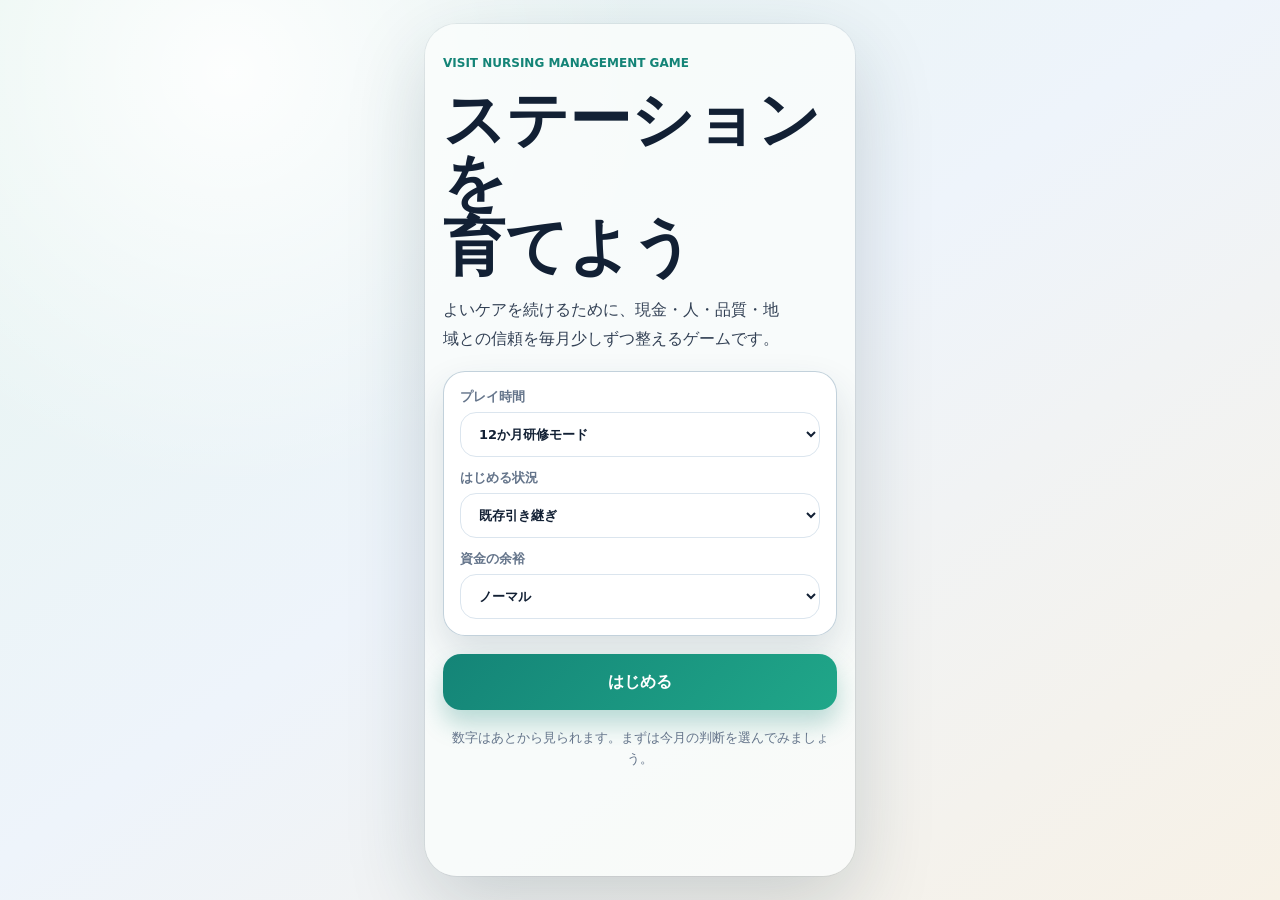
==== index-v2.html @ e3210f44 "Add v2 standalone entry" ====
<!doctype html>
<html lang="ja">
<head>
  <meta charset="utf-8">
  <meta name="viewport" content="width=device-width, initial-scale=1, viewport-fit=cover">
  <title>ほうもん看護ステーションゲーム v2</title>
  <link rel="stylesheet" href="styles-v2.css">
</head>
<body>
  <div class="phone-app">
    <section id="startScreen" class="screen start-screen">
      <p class="eyebrow">Visit Nursing Management Game</p>
      <h1>ステーションを<br>育てよう</h1>
      <p class="lead">よいケアを続けるために、現金・人・品質・地域との信頼を毎月少しずつ整えるゲームです。</p>

      <div class="setup-card">
        <label>
          <span>プレイ時間</span>
          <select id="modeSelect"></select>
        </label>
        <label>
          <span>はじめる状況</span>
          <select id="scenarioSelect"></select>
        </label>
        <label>
          <span>資金の余裕</span>
          <select id="difficultySelect"></select>
        </label>
      </div>

      <button id="startButton" class="big-button">はじめる</button>
      <p class="tiny-note">数字はあとから見られます。まずは今月の判断を選んでみましょう。</p>
    </section>

    <section id="gameScreen" class="screen game-screen is-hidden">
      <header class="game-header">
        <div>
          <span id="seasonLabel" class="season">1年目 1月</span>
          <h2 id="missionTitle">今月のミッション</h2>
        </div>
        <button id="resetButton" class="ghost-button">最初へ</button>
      </header>

      <main class="tab-page is-active" data-page="home">
        <div id="storyCard" class="story-card"></div>
        <div class="vitals-grid">
          <article class="vital-card cash">
            <span>現金</span>
            <strong id="cashValue">0万円</strong>
            <div class="meter"><i id="cashMeter"></i></div>
          </article>
          <article class="vital-card team">
            <span>チームの余裕</span>
            <strong id="teamValue">0</strong>
            <div class="meter"><i id="teamMeter"></i></div>
          </article>
          <article class="vital-card care">
            <span>ケアの安定</span>
            <strong id="careValue">0</strong>
            <div class="meter"><i id="careMeter"></i></div>
          </article>
          <article class="vital-card users">
            <span>利用者さん</span>
            <strong id="usersValue">0名</strong>
            <div class="meter"><i id="usersMeter"></i></div>
          </article>
        </div>

        <div class="month-progress">
          <div><span id="monthProgressText">0 / 12か月</span><span id="moodLabel">落ち着いた月</span></div>
          <div class="progress-bar"><i id="monthProgressBar"></i></div>
        </div>

        <button class="big-button next-tab" data-target="choice">今月の方針を選ぶ</button>
      </main>

      <main class="tab-page" data-page="choice">
        <div class="choice-head">
          <span class="mini-label">1か月1判断</span>
          <h2>今月は、何を大事にしますか？</h2>
        </div>
        <div id="actionCards" class="action-cards"></div>
        <button id="advanceButton" class="big-button">この方針で1か月進める</button>
      </main>

      <main class="tab-page" data-page="result">
        <div id="resultCard" class="result-card empty">
          <span class="mini-label">月末</span>
          <h2>まだ月末結果はありません</h2>
          <p>今月の方針を選んで1か月進めると、現場の声と学びが表示されます。</p>
        </div>
        <div id="badgeRow" class="badge-row"></div>
        <button class="big-button next-tab" data-target="choice">次の月を考える</button>
      </main>

      <main class="tab-page" data-page="review">
        <section class="review-card">
          <span class="mini-label">ふりかえり</span>
          <h2 id="reviewTitle">ステーションの軌跡</h2>
          <canvas id="trendCanvas" width="700" height="320"></canvas>
        </section>
        <section class="detail-card">
          <button id="toggleDetails" class="detail-toggle">詳しい数字を見る</button>
          <div id="detailPanel" class="detail-panel is-hidden"></div>
        </section>
        <button id="exportCsvButton" class="ghost-button wide">CSVを出力</button>
      </main>

      <nav class="bottom-tabs">
        <button class="tab-button is-active" data-target="home">ホーム</button>
        <button class="tab-button" data-target="choice">判断</button>
        <button class="tab-button" data-target="result">結果</button>
        <button class="tab-button" data-target="review">振返り</button>
      </nav>
    </section>

    <section id="finalOverlay" class="final-overlay is-hidden">
      <div class="final-sheet">
        <span class="mini-label">クリア</span>
        <h2 id="finalRank">年間振り返り</h2>
        <div id="finalText"></div>
        <button id="closeFinalButton" class="big-button">振り返りを見る</button>
      </div>
    </section>
  </div>

  <script src="data.js"></script>
  <script src="logic.js"></script>
  <script src="app-v2.js"></script>
</body>
</html>
---- styles-v2.css ----
:root {
  --ink: #122034;
  --muted: #65758b;
  --line: #dbe5ee;
  --bg: #eef6f4;
  --panel: #ffffff;
  --teal: #148477;
  --teal-2: #dff7f1;
  --green: #54b681;
  --amber: #f2b24d;
  --rose: #e46b6b;
  --blue: #497dcc;
  --shadow: 0 18px 38px rgba(27, 55, 77, 0.14);
}

* { box-sizing: border-box; }

html, body {
  margin: 0;
  min-height: 100%;
  overflow-x: hidden;
  color: var(--ink);
  background:
    radial-gradient(circle at 18% 8%, rgba(255,255,255,0.9), transparent 26rem),
    linear-gradient(145deg, #e7f5f0 0%, #eef4fb 48%, #f7f1e6 100%);
  font-family: "Yu Gothic UI", "Hiragino Sans", "Noto Sans JP", system-ui, sans-serif;
}

button, select {
  font: inherit;
}

.phone-app {
  width: 100vw;
  max-width: 430px;
  min-height: 100vh;
  margin: 0 auto;
  background: rgba(250, 253, 252, 0.82);
  box-shadow: 0 0 0 1px rgba(18, 32, 52, 0.06), 0 28px 80px rgba(21, 50, 62, 0.18);
  position: relative;
  overflow: hidden;
}

.screen {
  min-height: 100vh;
  padding: 22px 18px 96px;
}

.is-hidden {
  display: none !important;
}

.start-screen {
  display: flex;
  flex-direction: column;
  justify-content: center;
  gap: 18px;
}

.eyebrow, .mini-label {
  color: var(--teal);
  font-size: 12px;
  font-weight: 800;
  letter-spacing: 0;
  text-transform: uppercase;
}

h1, h2, p {
  margin: 0;
}

h1 {
  font-size: clamp(42px, 12vw, 62px);
  line-height: 1.02;
  letter-spacing: 0;
}

.lead {
  color: #334155;
  font-size: 16px;
  line-height: 1.8;
  max-width: 34ch;
}

.setup-card, .story-card, .result-card, .review-card, .detail-card {
  background: rgba(255, 255, 255, 0.92);
  border: 1px solid rgba(188, 205, 216, 0.9);
  border-radius: 22px;
  box-shadow: var(--shadow);
}

.setup-card {
  display: grid;
  gap: 12px;
  padding: 16px;
}

label {
  display: grid;
  gap: 6px;
  color: var(--muted);
  font-size: 13px;
  font-weight: 800;
}

select {
  width: 100%;
  border: 1px solid var(--line);
  border-radius: 16px;
  padding: 13px 14px;
  color: var(--ink);
  background: #fff;
  font-weight: 800;
}

.big-button, .ghost-button {
  border: 0;
  border-radius: 18px;
  min-height: 56px;
  padding: 0 18px;
  font-weight: 900;
  cursor: pointer;
}

.big-button {
  color: #fff;
  background: linear-gradient(135deg, #148477, #20a789);
  box-shadow: 0 14px 24px rgba(20, 132, 119, 0.28);
}

.ghost-button {
  color: var(--teal);
  background: #fff;
  border: 1px solid var(--line);
}

.ghost-button.wide {
  width: 100%;
}

.tiny-note {
  color: var(--muted);
  font-size: 13px;
  line-height: 1.6;
  text-align: center;
}

.game-screen {
  padding-top: 14px;
}

.game-header {
  display: flex;
  align-items: center;
  justify-content: space-between;
  gap: 12px;
  margin-bottom: 14px;
}

.season {
  color: var(--muted);
  font-size: 13px;
  font-weight: 900;
}

.game-header h2 {
  margin-top: 2px;
  font-size: 22px;
}

.tab-page {
  display: none;
}

.tab-page.is-active {
  display: grid;
  gap: 14px;
}

.story-card {
  padding: 18px;
  display: grid;
  gap: 8px;
  background: linear-gradient(180deg, #ffffff, #f5fffb);
}

.story-card strong {
  font-size: 18px;
}

.story-card p {
  color: #42526a;
  line-height: 1.7;
}

.vitals-grid {
  display: grid;
  grid-template-columns: repeat(2, minmax(0, 1fr));
  gap: 10px;
}

.vital-card {
  min-height: 132px;
  padding: 15px;
  border-radius: 22px;
  border: 1px solid rgba(205, 218, 228, 0.9);
  background: #fff;
  display: grid;
  align-content: space-between;
  box-shadow: 0 10px 24px rgba(31, 58, 78, 0.08);
}

.vital-card span {
  color: var(--muted);
  font-size: 13px;
  font-weight: 900;
}

.vital-card strong {
  font-size: 30px;
  letter-spacing: 0;
}

.vital-card.cash { background: linear-gradient(160deg, #ffffff, #e9fbf6); }
.vital-card.team { background: linear-gradient(160deg, #ffffff, #eef4ff); }
.vital-card.care { background: linear-gradient(160deg, #ffffff, #fff7e4); }
.vital-card.users { background: linear-gradient(160deg, #ffffff, #f1f8eb); }

.meter {
  height: 9px;
  overflow: hidden;
  border-radius: 999px;
  background: #e6edf3;
}

.meter i, .progress-bar i {
  display: block;
  height: 100%;
  width: 0%;
  border-radius: inherit;
  background: linear-gradient(90deg, var(--teal), var(--green));
  transition: width 360ms ease;
}

.month-progress {
  display: grid;
  gap: 9px;
  padding: 12px 2px;
}

.month-progress > div:first-child {
  display: flex;
  justify-content: space-between;
  color: var(--muted);
  font-size: 13px;
  font-weight: 900;
}

.progress-bar {
  height: 11px;
  border-radius: 999px;
  background: rgba(192, 209, 222, 0.65);
  overflow: hidden;
}

.choice-head h2 {
  margin-top: 4px;
  font-size: 24px;
  line-height: 1.35;
}

.action-cards {
  display: grid;
  gap: 10px;
}

.action-card {
  position: relative;
  display: grid;
  grid-template-columns: auto 1fr;
  gap: 12px;
  align-items: center;
  width: 100%;
  border: 2px solid transparent;
  border-radius: 22px;
  padding: 14px;
  text-align: left;
  color: var(--ink);
  background: rgba(255, 255, 255, 0.95);
  box-shadow: 0 10px 20px rgba(31, 58, 78, 0.09);
  cursor: pointer;
}

.action-card.is-selected {
  border-color: var(--teal);
  background: #f1fffb;
}

.action-icon {
  width: 54px;
  height: 54px;
  border-radius: 18px;
  display: grid;
  place-items: center;
  font-size: 25px;
  color: #fff;
  background: var(--teal);
}

.action-card h3 {
  margin: 0 0 4px;
  font-size: 18px;
}

.action-card p {
  color: #56657a;
  font-size: 13px;
  line-height: 1.5;
}

.impact-row {
  display: flex;
  gap: 6px;
  flex-wrap: wrap;
  margin-top: 8px;
}

.impact-row span {
  border-radius: 999px;
  padding: 4px 8px;
  color: #315064;
  background: #eaf2f7;
  font-size: 12px;
  font-weight: 800;
}

.result-card {
  padding: 18px;
  display: grid;
  gap: 12px;
}

.result-card.empty {
  color: var(--muted);
}

.voice-card {
  border-radius: 18px;
  padding: 14px;
  color: #203348;
  background: #f7fbff;
  border: 1px solid #dce9f4;
}

.voice-card b {
  display: block;
  margin-bottom: 4px;
}

.result-stats {
  display: grid;
  grid-template-columns: repeat(3, 1fr);
  gap: 8px;
}

.result-stats div {
  padding: 10px;
  border-radius: 16px;
  background: #f7fafc;
}

.result-stats span {
  display: block;
  color: var(--muted);
  font-size: 11px;
  font-weight: 900;
}

.result-stats strong {
  display: block;
  margin-top: 4px;
  font-size: 16px;
}

.badge-row {
  display: flex;
  flex-wrap: wrap;
  gap: 8px;
}

.badge {
  border-radius: 999px;
  padding: 8px 11px;
  color: #0e5f54;
  background: #dff7f1;
  font-size: 12px;
  font-weight: 900;
}

.review-card, .detail-card {
  padding: 16px;
}

.review-card h2 {
  margin: 4px 0 10px;
}

canvas {
  display: block;
  width: 100%;
  height: 250px;
  border-radius: 16px;
  background: #fff;
}

.detail-toggle {
  width: 100%;
  border: 0;
  padding: 12px;
  border-radius: 14px;
  color: var(--teal);
  background: var(--teal-2);
  font-weight: 900;
}

.detail-panel {
  display: grid;
  grid-template-columns: repeat(2, minmax(0, 1fr));
  gap: 8px;
  margin-top: 12px;
}

.detail-panel div {
  padding: 10px;
  border-radius: 14px;
  background: #f7fafc;
  color: #334155;
  font-size: 13px;
  font-weight: 800;
}

.bottom-tabs {
  position: fixed;
  left: 50%;
  bottom: 0;
  transform: translateX(-50%);
  width: min(100%, 430px);
  display: grid;
  grid-template-columns: repeat(4, 1fr);
  gap: 6px;
  padding: 9px 10px calc(9px + env(safe-area-inset-bottom));
  background: rgba(255, 255, 255, 0.92);
  border-top: 1px solid rgba(205, 218, 228, 0.9);
  backdrop-filter: blur(14px);
}

.tab-button {
  min-height: 48px;
  border: 0;
  border-radius: 16px;
  color: var(--muted);
  background: transparent;
  font-size: 12px;
  font-weight: 900;
}

.tab-button.is-active {
  color: #fff;
  background: var(--teal);
}

.final-overlay {
  position: fixed;
  inset: 0;
  display: grid;
  place-items: end center;
  padding: 16px;
  background: rgba(18, 32, 52, 0.36);
  z-index: 20;
}

.final-sheet {
  width: min(100%, 448px);
  display: grid;
  gap: 14px;
  padding: 22px;
  border-radius: 28px;
  background: #fff;
  box-shadow: var(--shadow);
}

.final-sheet ul {
  margin: 0;
  padding-left: 20px;
  line-height: 1.7;
}

@media (min-width: 900px) {
  .phone-app {
    margin-top: 24px;
    margin-bottom: 24px;
    min-height: calc(100vh - 48px);
    border-radius: 32px;
    max-width: 430px;
  }

  .screen {
    min-height: calc(100vh - 48px);
  }

  .bottom-tabs {
    border-radius: 24px 24px 0 0;
  }
}
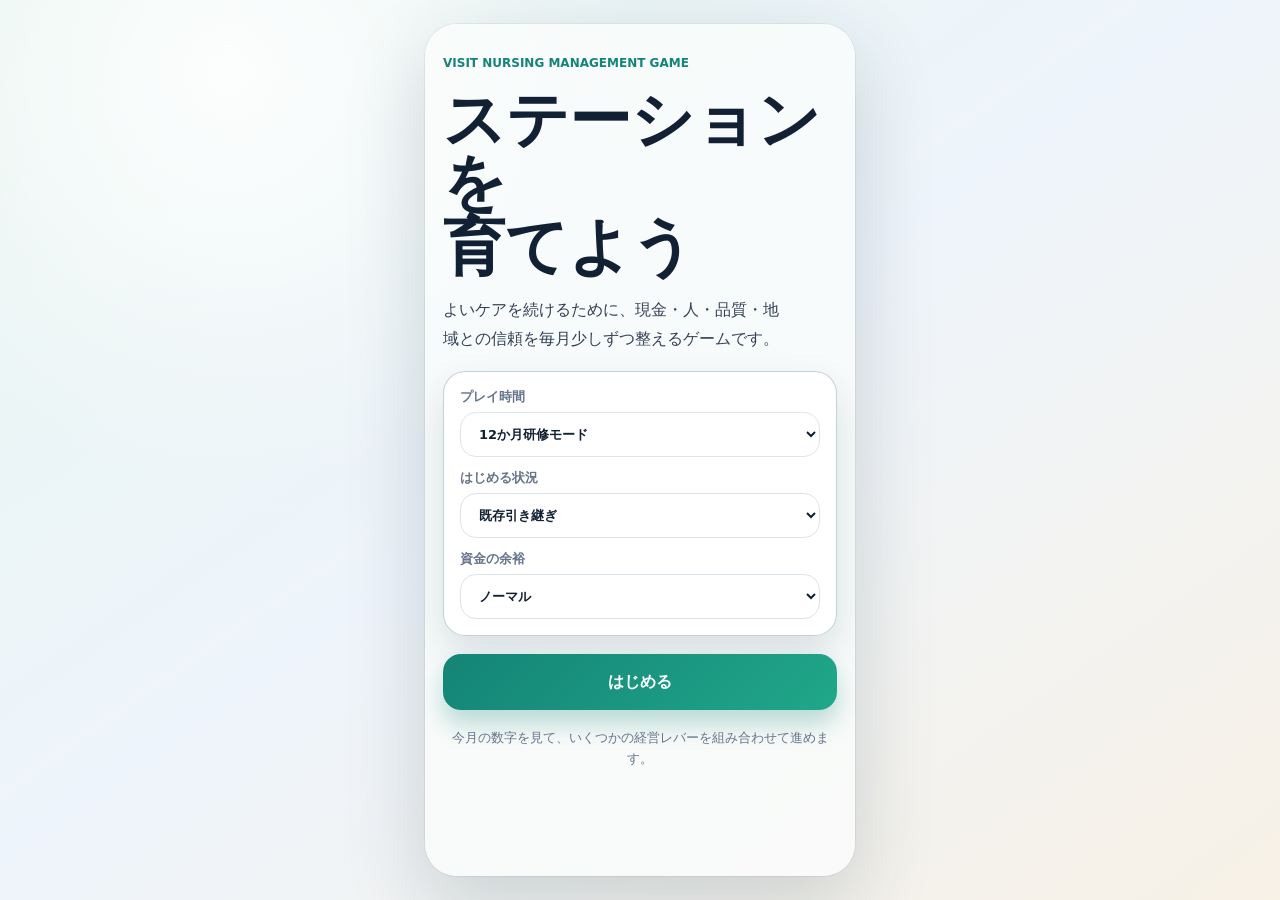
==== commit b036ea6a: "Point v2 entry to main page" ====
--- a/index-v2.html
+++ b/index-v2.html
@@ -7,125 +7,7 @@
   <link rel="stylesheet" href="styles-v2.css">
 </head>
 <body>
-  <div class="phone-app">
-    <section id="startScreen" class="screen start-screen">
-      <p class="eyebrow">Visit Nursing Management Game</p>
-      <h1>ステーションを<br>育てよう</h1>
-      <p class="lead">よいケアを続けるために、現金・人・品質・地域との信頼を毎月少しずつ整えるゲームです。</p>
-
-      <div class="setup-card">
-        <label>
-          <span>プレイ時間</span>
-          <select id="modeSelect"></select>
-        </label>
-        <label>
-          <span>はじめる状況</span>
-          <select id="scenarioSelect"></select>
-        </label>
-        <label>
-          <span>資金の余裕</span>
-          <select id="difficultySelect"></select>
-        </label>
-      </div>
-
-      <button id="startButton" class="big-button">はじめる</button>
-      <p class="tiny-note">数字はあとから見られます。まずは今月の判断を選んでみましょう。</p>
-    </section>
-
-    <section id="gameScreen" class="screen game-screen is-hidden">
-      <header class="game-header">
-        <div>
-          <span id="seasonLabel" class="season">1年目 1月</span>
-          <h2 id="missionTitle">今月のミッション</h2>
-        </div>
-        <button id="resetButton" class="ghost-button">最初へ</button>
-      </header>
-
-      <main class="tab-page is-active" data-page="home">
-        <div id="storyCard" class="story-card"></div>
-        <div class="vitals-grid">
-          <article class="vital-card cash">
-            <span>現金</span>
-            <strong id="cashValue">0万円</strong>
-            <div class="meter"><i id="cashMeter"></i></div>
-          </article>
-          <article class="vital-card team">
-            <span>チームの余裕</span>
-            <strong id="teamValue">0</strong>
-            <div class="meter"><i id="teamMeter"></i></div>
-          </article>
-          <article class="vital-card care">
-            <span>ケアの安定</span>
-            <strong id="careValue">0</strong>
-            <div class="meter"><i id="careMeter"></i></div>
-          </article>
-          <article class="vital-card users">
-            <span>利用者さん</span>
-            <strong id="usersValue">0名</strong>
-            <div class="meter"><i id="usersMeter"></i></div>
-          </article>
-        </div>
-
-        <div class="month-progress">
-          <div><span id="monthProgressText">0 / 12か月</span><span id="moodLabel">落ち着いた月</span></div>
-          <div class="progress-bar"><i id="monthProgressBar"></i></div>
-        </div>
-
-        <button class="big-button next-tab" data-target="choice">今月の方針を選ぶ</button>
-      </main>
-
-      <main class="tab-page" data-page="choice">
-        <div class="choice-head">
-          <span class="mini-label">1か月1判断</span>
-          <h2>今月は、何を大事にしますか？</h2>
-        </div>
-        <div id="actionCards" class="action-cards"></div>
-        <button id="advanceButton" class="big-button">この方針で1か月進める</button>
-      </main>
-
-      <main class="tab-page" data-page="result">
-        <div id="resultCard" class="result-card empty">
-          <span class="mini-label">月末</span>
-          <h2>まだ月末結果はありません</h2>
-          <p>今月の方針を選んで1か月進めると、現場の声と学びが表示されます。</p>
-        </div>
-        <div id="badgeRow" class="badge-row"></div>
-        <button class="big-button next-tab" data-target="choice">次の月を考える</button>
-      </main>
-
-      <main class="tab-page" data-page="review">
-        <section class="review-card">
-          <span class="mini-label">ふりかえり</span>
-          <h2 id="reviewTitle">ステーションの軌跡</h2>
-          <canvas id="trendCanvas" width="700" height="320"></canvas>
-        </section>
-        <section class="detail-card">
-          <button id="toggleDetails" class="detail-toggle">詳しい数字を見る</button>
-          <div id="detailPanel" class="detail-panel is-hidden"></div>
-        </section>
-        <button id="exportCsvButton" class="ghost-button wide">CSVを出力</button>
-      </main>
-
-      <nav class="bottom-tabs">
-        <button class="tab-button is-active" data-target="home">ホーム</button>
-        <button class="tab-button" data-target="choice">判断</button>
-        <button class="tab-button" data-target="result">結果</button>
-        <button class="tab-button" data-target="review">振返り</button>
-      </nav>
-    </section>
-
-    <section id="finalOverlay" class="final-overlay is-hidden">
-      <div class="final-sheet">
-        <span class="mini-label">クリア</span>
-        <h2 id="finalRank">年間振り返り</h2>
-        <div id="finalText"></div>
-        <button id="closeFinalButton" class="big-button">振り返りを見る</button>
-      </div>
-    </section>
-  </div>
-
-  <script src="data.js"></script>
-  <script src="logic.js"></script>
-  <script src="app-v2.js"></script>
+  <script>location.replace("index.html");</script>
+  <p><a href="index.html">v2を開く</a></p>
 </body>
 </html>
